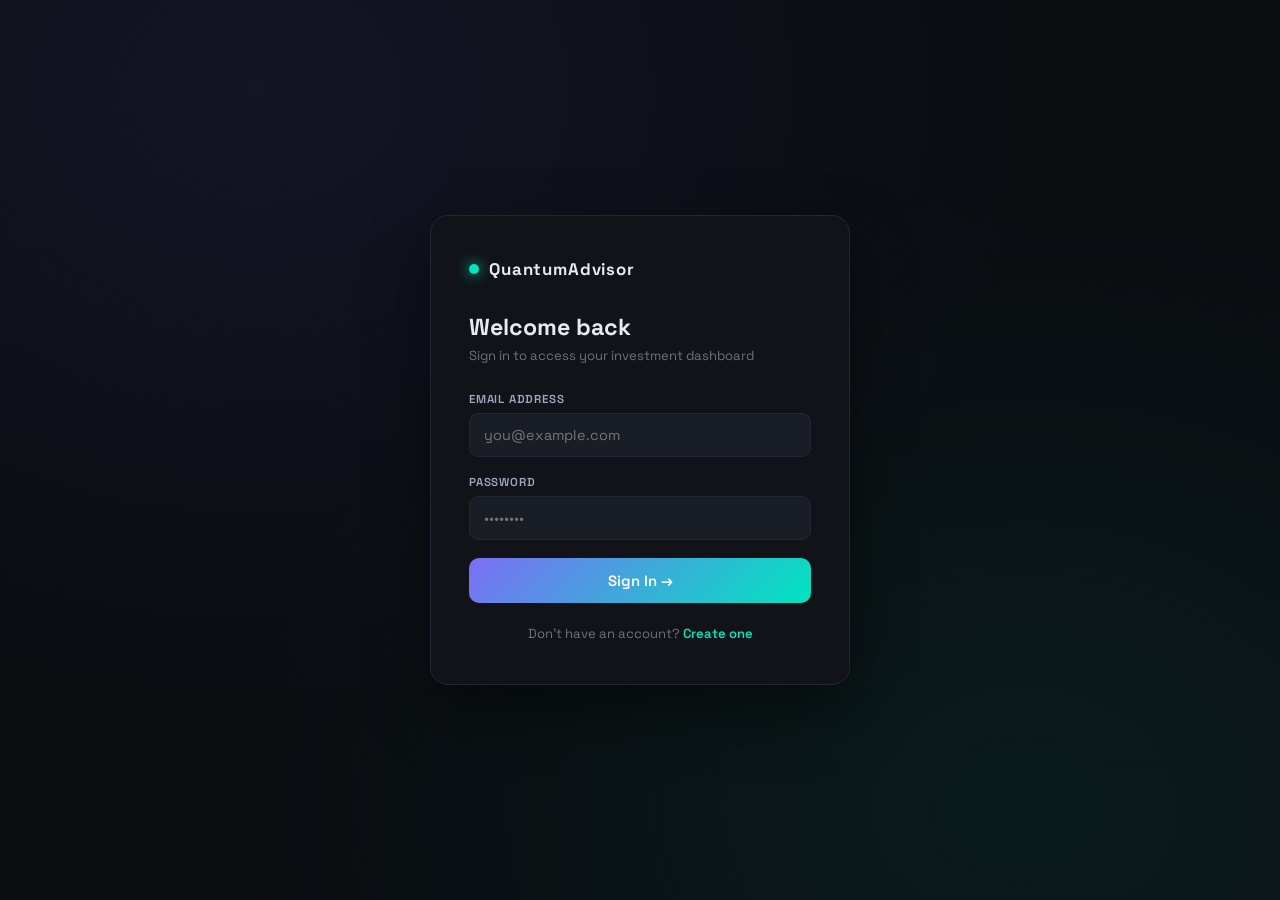
==== frontend/login.html @ 202a7b14 "Initial commit" ====
<!DOCTYPE html>
<html lang="en">
<head>
<meta charset="UTF-8">
<meta name="viewport" content="width=device-width, initial-scale=1.0">
<title>Login — QuantumAdvisor</title>
<link href="https://fonts.googleapis.com/css2?family=Space+Grotesk:wght@300;400;500;600;700&family=JetBrains+Mono:wght@400;600&display=swap" rel="stylesheet">
<style>
  :root {
    --bg:#0a0c10; --surface:#111318; --surface2:#191d26; --border:#232735;
    --accent:#00e5be; --accent2:#7c6ef5; --text:#e8eaf0; --muted:#6b7280;
    --sell:#ff4f6a; --font:'Space Grotesk',sans-serif; --mono:'JetBrains Mono',monospace;
  }
  * { box-sizing:border-box; margin:0; padding:0; }
  body {
    background:var(--bg); color:var(--text); font-family:var(--font); min-height:100vh;
    display:flex; align-items:center; justify-content:center;
    background-image:
      radial-gradient(ellipse at 20% 10%, rgba(124,110,245,.09) 0%, transparent 55%),
      radial-gradient(ellipse at 80% 90%, rgba(0,229,190,.07) 0%, transparent 55%);
  }
  .auth-card {
    width:100%; max-width:420px; background:var(--surface);
    border:1px solid var(--border); border-radius:18px; padding:42px 38px;
    box-shadow:0 24px 64px rgba(0,0,0,.45);
    animation:slideUp .4s ease both;
  }
  @keyframes slideUp { from { opacity:0; transform:translateY(18px); } to { opacity:1; transform:translateY(0); } }
  .brand { display:flex; align-items:center; gap:10px; margin-bottom:32px; }
  .logo-dot { width:10px; height:10px; border-radius:50%; background:var(--accent); box-shadow:0 0 14px var(--accent); flex-shrink:0; }
  .brand-name { font-size:1.05rem; font-weight:700; letter-spacing:.05em; }
  .auth-title { font-size:1.45rem; font-weight:700; margin-bottom:5px; }
  .auth-sub { font-size:.82rem; color:var(--muted); margin-bottom:28px; }
  .field { margin-bottom:18px; }
  .field label { display:block; font-size:.72rem; font-weight:600; color:#a0a8bf; margin-bottom:7px; text-transform:uppercase; letter-spacing:.07em; }
  .field input {
    width:100%; background:var(--surface2); border:1px solid var(--border);
    border-radius:9px; color:var(--text); font-family:var(--font); font-size:.9rem;
    padding:12px 14px; outline:none; transition:border-color .2s;
  }
  .field input:focus { border-color:var(--accent2); }
  .btn {
    width:100%; padding:13px; background:linear-gradient(135deg,var(--accent2),var(--accent));
    border:none; border-radius:10px; color:#fff; font-family:var(--font);
    font-size:.93rem; font-weight:600; cursor:pointer; margin-top:4px;
    transition:opacity .2s, transform .1s; display:flex; align-items:center; justify-content:center; gap:8px;
  }
  .btn:hover { opacity:.88; } .btn:active { transform:scale(.98); } .btn:disabled { opacity:.5; cursor:not-allowed; }
  .switch-link { text-align:center; margin-top:22px; font-size:.82rem; color:var(--muted); }
  .switch-link a { color:var(--accent); text-decoration:none; font-weight:600; }
  .switch-link a:hover { text-decoration:underline; }
  .error-msg {
    background:rgba(255,79,106,.1); border:1px solid rgba(255,79,106,.35);
    border-radius:8px; padding:10px 14px; font-size:.8rem; color:#ff7a90;
    margin-bottom:18px; display:none;
  }
  .spinner { width:18px; height:18px; border:2px solid rgba(255,255,255,.3); border-top-color:#fff; border-radius:50%; animation:spin .7s linear infinite; display:none; }
  @keyframes spin { to { transform:rotate(360deg); } }
</style>
</head>
<body>
<div class="auth-card">
  <div class="brand">
    <div class="logo-dot"></div>
    <span class="brand-name">QuantumAdvisor</span>
  </div>
  <div class="auth-title">Welcome back</div>
  <div class="auth-sub">Sign in to access your investment dashboard</div>

  <div class="error-msg" id="errorMsg"></div>

  <div class="field">
    <label>Email address</label>
    <input type="email" id="email" placeholder="you@example.com" autocomplete="email">
  </div>
  <div class="field">
    <label>Password</label>
    <input type="password" id="password" placeholder="••••••••" autocomplete="current-password">
  </div>

  <button class="btn" id="loginBtn" onclick="doLogin()">
    <div class="spinner" id="spin"></div>
    <span id="btnLabel">Sign In →</span>
  </button>

  <div class="switch-link">Don't have an account? <a href="signup.html">Create one</a></div>
</div>

<script>
  // If already logged in, skip to app
  fetch('/me',{credentials:'include'})
    .then(r=>r.json())
    .then(d=>{ if(d.loggedIn) window.location.href='index.html'; })
    .catch(()=>{});

  document.getElementById('password').addEventListener('keydown', e => {
    if (e.key === 'Enter') doLogin();
  });

  async function doLogin() {
    const email    = document.getElementById('email').value.trim();
    const password = document.getElementById('password').value;
    const errEl    = document.getElementById('errorMsg');
    errEl.style.display = 'none';

    if (!email || !password) {
      showErr('Please enter your email and password.');
      return;
    }

    setLoading(true);
    try {
      const res = await fetch('/login', {
        method:'POST', credentials:'include',
        headers:{'Content-Type':'application/json'},
        body: JSON.stringify({ email, password })
      });
      const data = await res.json();
      if (!res.ok) { showErr(data.error || 'Login failed.'); return; }
      window.location.href = 'index.html';
    } catch(e) {
      showErr('Could not connect to server. Is Flask running?');
    } finally {
      setLoading(false);
    }
  }

  function showErr(msg) {
    const el = document.getElementById('errorMsg');
    el.textContent = msg;
    el.style.display = 'block';
  }

  function setLoading(on) {
    document.getElementById('loginBtn').disabled = on;
    document.getElementById('spin').style.display = on ? 'block' : 'none';
    document.getElementById('btnLabel').textContent = on ? 'Signing in…' : 'Sign In →';
  }
</script>
</body>
</html>
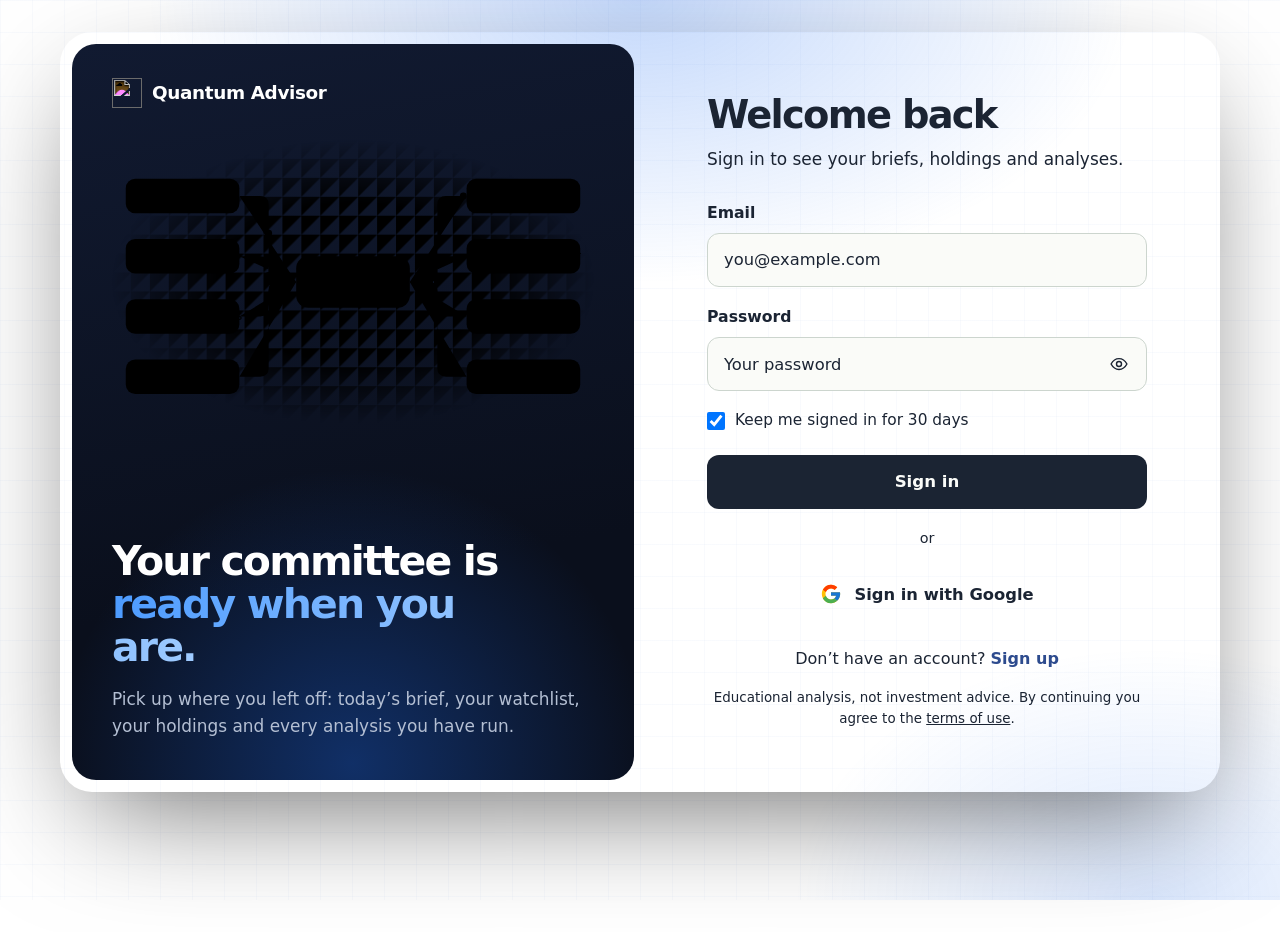
==== commit 06b03c6b: "feat(frontend): sign-in and sign-up with Google, and the terms of use" ====
--- a/frontend/login.html
+++ b/frontend/login.html
@@ -3,139 +3,47 @@
 <head>
 <meta charset="UTF-8">
 <meta name="viewport" content="width=device-width, initial-scale=1.0">
-<title>Login — QuantumAdvisor</title>
-<link href="https://fonts.googleapis.com/css2?family=Space+Grotesk:wght@300;400;500;600;700&family=JetBrains+Mono:wght@400;600&display=swap" rel="stylesheet">
-<style>
-  :root {
-    --bg:#0a0c10; --surface:#111318; --surface2:#191d26; --border:#232735;
-    --accent:#00e5be; --accent2:#7c6ef5; --text:#e8eaf0; --muted:#6b7280;
-    --sell:#ff4f6a; --font:'Space Grotesk',sans-serif; --mono:'JetBrains Mono',monospace;
-  }
-  * { box-sizing:border-box; margin:0; padding:0; }
-  body {
-    background:var(--bg); color:var(--text); font-family:var(--font); min-height:100vh;
-    display:flex; align-items:center; justify-content:center;
-    background-image:
-      radial-gradient(ellipse at 20% 10%, rgba(124,110,245,.09) 0%, transparent 55%),
-      radial-gradient(ellipse at 80% 90%, rgba(0,229,190,.07) 0%, transparent 55%);
-  }
-  .auth-card {
-    width:100%; max-width:420px; background:var(--surface);
-    border:1px solid var(--border); border-radius:18px; padding:42px 38px;
-    box-shadow:0 24px 64px rgba(0,0,0,.45);
-    animation:slideUp .4s ease both;
-  }
-  @keyframes slideUp { from { opacity:0; transform:translateY(18px); } to { opacity:1; transform:translateY(0); } }
-  .brand { display:flex; align-items:center; gap:10px; margin-bottom:32px; }
-  .logo-dot { width:10px; height:10px; border-radius:50%; background:var(--accent); box-shadow:0 0 14px var(--accent); flex-shrink:0; }
-  .brand-name { font-size:1.05rem; font-weight:700; letter-spacing:.05em; }
-  .auth-title { font-size:1.45rem; font-weight:700; margin-bottom:5px; }
-  .auth-sub { font-size:.82rem; color:var(--muted); margin-bottom:28px; }
-  .field { margin-bottom:18px; }
-  .field label { display:block; font-size:.72rem; font-weight:600; color:#a0a8bf; margin-bottom:7px; text-transform:uppercase; letter-spacing:.07em; }
-  .field input {
-    width:100%; background:var(--surface2); border:1px solid var(--border);
-    border-radius:9px; color:var(--text); font-family:var(--font); font-size:.9rem;
-    padding:12px 14px; outline:none; transition:border-color .2s;
-  }
-  .field input:focus { border-color:var(--accent2); }
-  .btn {
-    width:100%; padding:13px; background:linear-gradient(135deg,var(--accent2),var(--accent));
-    border:none; border-radius:10px; color:#fff; font-family:var(--font);
-    font-size:.93rem; font-weight:600; cursor:pointer; margin-top:4px;
-    transition:opacity .2s, transform .1s; display:flex; align-items:center; justify-content:center; gap:8px;
-  }
-  .btn:hover { opacity:.88; } .btn:active { transform:scale(.98); } .btn:disabled { opacity:.5; cursor:not-allowed; }
-  .switch-link { text-align:center; margin-top:22px; font-size:.82rem; color:var(--muted); }
-  .switch-link a { color:var(--accent); text-decoration:none; font-weight:600; }
-  .switch-link a:hover { text-decoration:underline; }
-  .error-msg {
-    background:rgba(255,79,106,.1); border:1px solid rgba(255,79,106,.35);
-    border-radius:8px; padding:10px 14px; font-size:.8rem; color:#ff7a90;
-    margin-bottom:18px; display:none;
-  }
-  .spinner { width:18px; height:18px; border:2px solid rgba(255,255,255,.3); border-top-color:#fff; border-radius:50%; animation:spin .7s linear infinite; display:none; }
-  @keyframes spin { to { transform:rotate(360deg); } }
-</style>
+<title>Sign in | Quantum Advisor</title>
+<link rel="preload" href="fonts/plus-jakarta-sans-latin-wght-normal.woff2" as="font" type="font/woff2" crossorigin>
+<link rel="stylesheet" href="css/app.css">
+<link rel="stylesheet" href="css/system.css">
+<link rel="stylesheet" href="css/auth.css">
+<link rel="icon" href="img/mark.svg" type="image/svg+xml">
 </head>
-<body>
-<div class="auth-card">
-  <div class="brand">
-    <div class="logo-dot"></div>
-    <span class="brand-name">QuantumAdvisor</span>
-  </div>
-  <div class="auth-title">Welcome back</div>
-  <div class="auth-sub">Sign in to access your investment dashboard</div>
+<body data-auth="login" class="auth-page">
+<div class="auth3">
+  <aside class="a-side">
+    <a class="a-brand" href="/"><img src="img/mark.svg" alt="" width="30" height="30"><span>Quantum Advisor</span></a>
+    <div class="a-visual" data-hub></div>
+    <div class="a-pitch">
+      <h1>Your committee is <em>ready when you are.</em></h1>
+      <p>Pick up where you left off: today’s brief, your watchlist, your holdings and every analysis you have run.</p>
+    </div>
+  </aside>
 
-  <div class="error-msg" id="errorMsg"></div>
-
-  <div class="field">
-    <label>Email address</label>
-    <input type="email" id="email" placeholder="you@example.com" autocomplete="email">
-  </div>
-  <div class="field">
-    <label>Password</label>
-    <input type="password" id="password" placeholder="••••••••" autocomplete="current-password">
-  </div>
-
-  <button class="btn" id="loginBtn" onclick="doLogin()">
-    <div class="spinner" id="spin"></div>
-    <span id="btnLabel">Sign In →</span>
-  </button>
-
-  <div class="switch-link">Don't have an account? <a href="signup.html">Create one</a></div>
+  <main class="a-main">
+    <div class="a-form">
+      <h2>Welcome back</h2>
+      <p class="a-lede">Sign in to see your briefs, holdings and analyses.</p>
+      <form id="authForm" novalidate>
+        <p class="form-error" id="formError" role="alert" hidden></p>
+        <div class="field"><label for="email">Email</label><input id="email" type="email" autocomplete="email" placeholder="you@example.com" required></div>
+        <div class="field"><label for="password">Password</label>
+          <div class="pw"><input id="password" type="password" autocomplete="current-password" placeholder="Your password" required>
+          <button type="button" class="pw-toggle" data-reveal="password" aria-pressed="false" aria-label="Show password"><svg viewBox="0 0 24 24" aria-hidden="true"><path d="M2.5 12S6 5.5 12 5.5 21.5 12 21.5 12 18 18.5 12 18.5 2.5 12 2.5 12z"/><circle cx="12" cy="12" r="3"/></svg></button></div>
+          </div>
+        <label class="remember"><input type="checkbox" id="remember" checked> Keep me signed in for 30 days</label>
+        <button class="primary" id="submitBtn" type="submit">Sign in</button>
+      </form>
+      <p class="a-or"><span>or</span></p>
+      <button type="button" class="g-btn2" id="googleBtn"><svg class="g-logo" viewBox="0 0 48 48" aria-hidden="true"><path fill="#FFC107" d="M43.6 20.1H42V20H24v8h11.3C33.7 32.7 29.2 36 24 36c-6.6 0-12-5.4-12-12s5.4-12 12-12c3.1 0 5.8 1.2 7.9 3l5.7-5.7C34 6.1 29.3 4 24 4 12.9 4 4 12.9 4 24s8.9 20 20 20 20-8.9 20-20c0-1.3-.1-2.6-.4-3.9z"/><path fill="#FF3D00" d="m6.3 14.7 6.6 4.8C14.7 15.1 19 12 24 12c3.1 0 5.8 1.2 7.9 3l5.7-5.7C34 6.1 29.3 4 24 4 16.3 4 9.7 8.3 6.3 14.7z"/><path fill="#4CAF50" d="M24 44c5.2 0 9.9-2 13.4-5.2l-6.2-5.2C29.2 35.1 26.7 36 24 36c-5.2 0-9.6-3.3-11.3-8l-6.5 5C9.5 39.6 16.2 44 24 44z"/><path fill="#1976D2" d="M43.6 20.1H42V20H24v8h11.3c-.8 2.2-2.2 4.2-4.1 5.6l6.2 5.2C37 39.2 44 34 44 24c0-1.3-.1-2.6-.4-3.9z"/></svg><span>Sign in with Google</span></button>
+      <p class="g-note" id="googleNote" role="status" hidden></p>
+      <p class="switch">Don’t have an account? <a href="signup.html">Sign up</a></p>
+      <p class="a-fine">Educational analysis, not investment advice. By continuing you agree to the <a href="terms.html">terms of use</a>.</p>
+    </div>
+  </main>
 </div>
-
-<script>
-  // If already logged in, skip to app
-  fetch('/me',{credentials:'include'})
-    .then(r=>r.json())
-    .then(d=>{ if(d.loggedIn) window.location.href='index.html'; })
-    .catch(()=>{});
-
-  document.getElementById('password').addEventListener('keydown', e => {
-    if (e.key === 'Enter') doLogin();
-  });
-
-  async function doLogin() {
-    const email    = document.getElementById('email').value.trim();
-    const password = document.getElementById('password').value;
-    const errEl    = document.getElementById('errorMsg');
-    errEl.style.display = 'none';
-
-    if (!email || !password) {
-      showErr('Please enter your email and password.');
-      return;
-    }
-
-    setLoading(true);
-    try {
-      const res = await fetch('/login', {
-        method:'POST', credentials:'include',
-        headers:{'Content-Type':'application/json'},
-        body: JSON.stringify({ email, password })
-      });
-      const data = await res.json();
-      if (!res.ok) { showErr(data.error || 'Login failed.'); return; }
-      window.location.href = 'index.html';
-    } catch(e) {
-      showErr('Could not connect to server. Is Flask running?');
-    } finally {
-      setLoading(false);
-    }
-  }
-
-  function showErr(msg) {
-    const el = document.getElementById('errorMsg');
-    el.textContent = msg;
-    el.style.display = 'block';
-  }
-
-  function setLoading(on) {
-    document.getElementById('loginBtn').disabled = on;
-    document.getElementById('spin').style.display = on ? 'block' : 'none';
-    document.getElementById('btnLabel').textContent = on ? 'Signing in…' : 'Sign In →';
-  }
-</script>
+<script src="js/hub.js"></script>
+<script src="js/auth.js"></script>
 </body>
-</html>+</html>
--- a/frontend/css/app.css
+++ b/frontend/css/app.css
@@ -0,0 +1,586 @@
+/* Quantum Advisor — "committee room" design system
+   Ledger-paper palette inspired by the Indian khata book. */
+:root {
+  --paper:   #EEF2EE;   /* page */
+  --sheet:   #FAFBF8;   /* surfaces */
+  --ink:     #1B2433;   /* text */
+  --ink-2:   #5A6474;   /* secondary text */
+  --rule:    #CCD5CE;   /* ledger rules, borders */
+  --rule-2:  #E1E7E2;
+  --khata:   #A8322A;   /* brand, SELL, risk, failures */
+  --turmeric:#B7791F;   /* HOLD, re-plans, warnings */
+  --leaf:    #2F6B4F;   /* BUY, success */
+  --indigo:  #2D4B8E;   /* links, active agent */
+  --display: 'Plus Jakarta Sans', 'Segoe UI', system-ui, -apple-system, sans-serif;
+  --body:    'Plus Jakarta Sans', 'Segoe UI', system-ui, -apple-system, sans-serif;
+  --radius:  10px;
+}
+* { box-sizing: border-box; margin: 0; padding: 0; }
+html { font-size: 16px; }
+body {
+  background: var(--paper); color: var(--ink); font-family: var(--body);
+  font-size: 0.95rem; line-height: 1.55; min-height: 100vh;
+  font-feature-settings: "tnum" 1;
+}
+a { color: var(--indigo); }
+:focus-visible { outline: 2px solid var(--indigo); outline-offset: 2px; }
+button { font: inherit; cursor: pointer; }
+.sr-only { position: absolute; width: 1px; height: 1px; overflow: hidden; clip: rect(0 0 0 0); }
+
+/* ---------- top bar ---------- */
+.topbar {
+  display: flex; align-items: center; gap: 28px; padding: 14px 28px;
+  border-bottom: 1px solid var(--rule); background: var(--sheet);
+  position: sticky; top: 0; z-index: 20;
+}
+.brand { display: flex; align-items: center; gap: 10px; text-decoration: none; color: var(--ink); }
+.brand-mark { width: 26px; height: 26px; flex-shrink: 0; }
+.brand-name { font-family: var(--display); font-weight: 700; font-size: 1.15rem; letter-spacing: -0.01em; }
+.tabs { display: flex; gap: 4px; }
+.tab {
+  background: none; border: none; color: var(--ink-2); padding: 8px 14px; border-radius: 8px;
+  font-weight: 600; font-size: 0.9rem;
+}
+.tab:hover { color: var(--ink); background: var(--rule-2); }
+.tab[aria-selected="true"] { color: var(--ink); background: var(--paper); box-shadow: inset 0 -2px 0 var(--khata); }
+.account { margin-left: auto; display: flex; align-items: center; gap: 12px; font-size: 0.85rem; color: var(--ink-2); }
+.link-btn { background: none; border: none; color: var(--indigo); font-weight: 600; font-size: 0.85rem; }
+.link-btn:hover { text-decoration: underline; }
+
+.notice {
+  margin: 16px 28px 0; padding: 10px 14px; border-radius: 8px; font-size: 0.86rem;
+  background: #F6EEDC; border: 1px solid #E3CF9F; color: #6B4A10;
+}
+.notice.error { background: #F7E4E2; border-color: #E2B3AE; color: #7C211B; }
+.notice[hidden] { display: none; }
+
+.page { display: none; padding: 24px 28px 64px; max-width: 1360px; margin: 0 auto; }
+.page.active { display: block; }
+
+/* ---------- analyse page layout ---------- */
+.analyse { display: grid; grid-template-columns: 300px 1fr; gap: 28px; align-items: start; }
+.brief { position: sticky; top: 84px; }
+.brief h1 { font-family: var(--display); font-size: 1.6rem; line-height: 1.15; font-weight: 700; letter-spacing: -0.015em; }
+.brief p.lede { color: var(--ink-2); margin: 6px 0 20px; font-size: 0.9rem; }
+.field { margin-bottom: 14px; }
+.field label { display: block; font-weight: 600; font-size: 0.85rem; margin-bottom: 5px; }
+.field .hint { color: var(--ink-2); font-size: 0.78rem; margin-top: 4px; }
+.field input, .field select, .field textarea {
+  width: 100%; background: var(--sheet); border: 1px solid var(--rule); border-radius: 8px;
+  padding: 9px 11px; color: var(--ink); font: inherit; font-size: 0.92rem;
+}
+.field input:focus, .field select:focus, .field textarea:focus { border-color: var(--indigo); outline: none; box-shadow: 0 0 0 3px rgba(45,75,142,.15); }
+.field input.ticker { font-family: var(--display); font-weight: 700; font-size: 1.15rem; letter-spacing: 0.02em; text-transform: uppercase; }
+.row-2 { display: grid; grid-template-columns: 1fr 1fr; gap: 10px; }
+.primary {
+  width: 100%; border: none; border-radius: 8px; padding: 12px 16px; margin-top: 6px;
+  background: var(--ink); color: var(--sheet); font-weight: 700; font-size: 0.95rem;
+}
+.primary:hover { background: #2A3650; }
+.primary:disabled { opacity: 0.55; cursor: progress; }
+.secondary {
+  border: 1px solid var(--rule); background: var(--sheet); color: var(--ink);
+  border-radius: 8px; padding: 8px 14px; font-weight: 600; font-size: 0.85rem;
+}
+.secondary:hover { border-color: var(--ink-2); }
+
+/* ---------- committee board ---------- */
+.room { background: var(--sheet); border: 1px solid var(--rule); border-radius: var(--radius); }
+.room-head { display: flex; align-items: baseline; gap: 12px; padding: 16px 20px 0; }
+.room-head h2 { font-family: var(--display); font-size: 1.15rem; font-weight: 700; }
+.room-status { color: var(--ink-2); font-size: 0.85rem; }
+.room-body { display: grid; grid-template-columns: minmax(0, 1.4fr) minmax(0, 1fr); gap: 0; }
+.board-wrap { position: relative; padding: 18px 20px 22px; }
+.board {
+  position: relative; display: grid; grid-template-columns: repeat(4, minmax(0, 1fr)); gap: 30px 12px;
+  grid-template-areas:
+    "market  fund    news    docs"
+    "profile planner planner ."
+    "strategy risk portfolio report";
+}
+.links { position: absolute; inset: 0; width: 100%; height: 100%; pointer-events: none; overflow: visible; }
+.links line { stroke: var(--rule); stroke-width: 1.5; }
+.links line.live { stroke: var(--indigo); stroke-width: 2.5; }
+.links line.live.critique { stroke: var(--khata); }
+.links line.live.replan { stroke: var(--turmeric); }
+.links line.trail { stroke: #9FB0A6; stroke-width: 1.25; stroke-dasharray: 3 4; }
+
+.seat {
+  position: relative; z-index: 1; background: var(--sheet); border: 1.5px solid var(--rule);
+  border-radius: 10px; padding: 10px 11px; min-height: 74px; min-width: 0; overflow-wrap: anywhere;
+  transition: border-color .25s, box-shadow .25s;
+}
+.seat .who { font-weight: 700; font-size: 0.86rem; line-height: 1.2; }
+.seat .role { color: var(--ink-2); font-size: 0.74rem; line-height: 1.3; margin-top: 2px; }
+.seat .state { font-size: 0.74rem; margin-top: 6px; color: var(--ink-2); min-height: 1.1em;
+  white-space: nowrap; overflow: hidden; text-overflow: ellipsis; }
+.seat .badge { position: absolute; top: -9px; right: 8px; font-size: 0.66rem; font-weight: 700; padding: 1px 6px;
+  border-radius: 99px; background: var(--turmeric); color: #fff; display: none; }
+.seat.fallback .badge { display: block; }
+.seat.working { border-color: var(--indigo); box-shadow: 0 0 0 4px rgba(45,75,142,.12); }
+.seat.working .state { color: var(--indigo); font-weight: 600; }
+.seat.done { border-color: #9DBBA9; }
+.seat.done .state { color: var(--leaf); }
+.seat.failed { border-color: var(--khata); }
+.seat.failed .state { color: var(--khata); font-weight: 600; }
+.seat.skipped { opacity: 0.45; }
+.seat.planner { grid-area: planner; justify-self: center; width: min(100%, 300px); border-width: 2px; border-color: var(--ink); }
+.seat[data-area="profile"] { grid-area: profile; } .seat[data-area="market"] { grid-area: market; }
+.seat[data-area="fund"] { grid-area: fund; } .seat[data-area="news"] { grid-area: news; }
+.seat[data-area="docs"] { grid-area: docs; }
+.seat[data-area="strategy"] { grid-area: strategy; } .seat[data-area="risk"] { grid-area: risk; }
+.seat[data-area="portfolio"] { grid-area: portfolio; } .seat[data-area="report"] { grid-area: report; }
+
+/* ---------- minutes (transcript) ---------- */
+.minutes { border-left: 1px solid var(--rule); display: flex; flex-direction: column; min-height: 0; }
+.minutes-head { display: flex; align-items: center; justify-content: space-between; padding: 14px 18px 8px; }
+.minutes-head h3 { font-size: 0.92rem; font-weight: 700; }
+.minutes-count { color: var(--ink-2); font-size: 0.8rem; }
+.minutes ol { list-style: none; overflow-y: auto; max-height: 430px; padding: 0 18px 16px; }
+.minutes li { padding: 8px 0; border-top: 1px solid var(--rule-2); font-size: 0.84rem; }
+.minutes li:first-child { border-top: none; }
+.m-route { font-weight: 600; }
+.m-route .arrow { color: var(--ink-2); font-weight: 400; padding: 0 3px; }
+.m-kind { display: inline-block; margin-left: 6px; font-size: 0.72rem; color: var(--ink-2); }
+.m-kind.critique, .m-kind.error { color: var(--khata); font-weight: 600; }
+.m-kind.draft { color: var(--indigo); font-weight: 600; }
+.m-kind.replan, .m-kind.assessment, .m-kind.arbitration { color: var(--turmeric); font-weight: 600; }
+.m-kind.final, .m-kind.decision { color: var(--leaf); font-weight: 600; }
+.m-llm { font-size: 0.7rem; margin-left: 6px; color: var(--ink-2); }
+.m-llm.off { color: var(--turmeric); font-weight: 600; }
+.m-text { color: #333E4F; margin-top: 2px; overflow-wrap: anywhere; }
+.m-fail .m-text { color: var(--khata); }
+.minutes .empty { color: var(--ink-2); padding: 8px 18px 18px; font-size: 0.86rem; }
+
+/* ---------- decision sheet ---------- */
+.sheet {
+  margin-top: 26px; background: var(--sheet); border: 1px solid var(--rule); border-radius: var(--radius);
+  padding: 26px 30px 26px 46px; position: relative;
+}
+.sheet::before { /* red ledger margin */
+  content: ""; position: absolute; top: 0; bottom: 0; left: 26px; width: 5px;
+  border-left: 1.5px solid var(--khata); border-right: 1.5px solid var(--khata); opacity: .75;
+}
+.sheet-top { display: grid; grid-template-columns: minmax(240px, 0.8fr) 1.2fr; gap: 32px; align-items: start; }
+.verdict-line { color: var(--ink-2); font-size: 0.9rem; }
+.verdict { font-family: var(--display); font-weight: 800; font-size: 4.4rem; line-height: 0.95; letter-spacing: -0.03em; margin: 4px 0 8px; }
+.verdict.buy { color: var(--leaf); } .verdict.hold { color: var(--turmeric); } .verdict.sell { color: var(--khata); }
+.verdict-meta { font-size: 0.9rem; }
+.verdict-meta strong { font-weight: 700; }
+.price-big { font-family: var(--display); font-size: 1.6rem; font-weight: 700; margin-top: 14px; }
+.facts { display: grid; grid-template-columns: repeat(3, auto); gap: 4px 22px; margin-top: 14px; font-size: 0.86rem; justify-content: start; }
+.facts dt { color: var(--ink-2); }
+.facts dd { font-weight: 700; }
+.chart svg { width: 100%; height: auto; display: block; }
+.chart .caption { color: var(--ink-2); font-size: 0.78rem; margin-top: 4px; }
+
+.sheet section { border-top: 1px solid var(--rule); margin-top: 26px; padding-top: 18px; }
+.sheet h3 { font-family: var(--display); font-size: 1.1rem; font-weight: 700; margin-bottom: 10px; }
+.sheet p, .sheet li { max-width: 78ch; }
+
+.scale { position: relative; height: 34px; margin: 18px 0 8px; }
+.scale .track { position: absolute; left: 0; right: 0; top: 13px; height: 8px; border-radius: 4px; background: var(--rule-2); }
+.scale .ok { position: absolute; left: 0; top: 13px; height: 8px; border-radius: 4px 0 0 4px; background: #BFD6C8; }
+.scale .mark { position: absolute; top: 4px; width: 3px; height: 26px; background: var(--ink); border-radius: 2px; transform: translateX(-1px); }
+.scale-legend { display: flex; justify-content: space-between; color: var(--ink-2); font-size: 0.78rem; }
+.risk-text { font-size: 0.9rem; }
+.factor-list { margin: 8px 0 0 18px; font-size: 0.88rem; }
+
+.findings { display: grid; grid-template-columns: 150px 1fr; gap: 10px 18px; font-size: 0.9rem; }
+.findings dt { font-weight: 700; }
+.findings dd { color: #333E4F; }
+
+.rounds { list-style: none; }
+.rounds > li { display: grid; grid-template-columns: 34px 1fr; gap: 12px; padding: 12px 0; border-top: 1px dashed var(--rule); }
+.rounds > li:first-child { border-top: none; padding-top: 0; }
+.round-no { font-family: var(--display); font-weight: 800; font-size: 1.3rem; color: var(--ink-2); line-height: 1.2; }
+.turn { font-size: 0.9rem; margin-bottom: 6px; }
+.turn b { font-weight: 700; }
+.verdict-tag { font-weight: 700; padding: 0 6px; border-radius: 4px; }
+.verdict-tag.approve { color: var(--leaf); background: #E3EFE7; }
+.verdict-tag.revise { color: #7A510F; background: #F6EEDC; }
+.verdict-tag.veto { color: var(--khata); background: #F7E4E2; }
+.objection { font-size: 0.85rem; color: var(--ink-2); margin-left: 14px; }
+.objection b { color: var(--ink); }
+.outcome { margin-top: 10px; font-weight: 600; }
+
+.advice-list { margin-left: 18px; font-size: 0.92rem; }
+.report { white-space: pre-wrap; font-size: 0.92rem; line-height: 1.65; max-width: 78ch; }
+.run-foot { margin-top: 26px; padding-top: 14px; border-top: 1px solid var(--rule); color: var(--ink-2); font-size: 0.8rem; display: flex; flex-wrap: wrap; gap: 6px 18px; align-items: center; }
+.run-foot .spacer { flex: 1; }
+.disclaimer { color: var(--ink-2); font-size: 0.78rem; margin-top: 12px; }
+.error-sheet { border-left: 4px solid var(--khata); padding-left: 16px; }
+.error-sheet h3 { color: var(--khata); }
+
+/* ---------- portfolio page ---------- */
+.portfolio-intro { max-width: 760px; }
+.page h1 { font-family: var(--display); font-size: 1.8rem; font-weight: 700; letter-spacing: -0.015em; }
+.page .lede { color: var(--ink-2); margin: 6px 0 18px; }
+.drop {
+  border: 2px dashed var(--rule); border-radius: var(--radius); background: var(--sheet); padding: 28px;
+  display: flex; align-items: center; gap: 18px; flex-wrap: wrap;
+}
+.drop.drag { border-color: var(--indigo); background: #F1F4FB; }
+.drop .file-name { font-weight: 600; }
+.csv-sample { font-size: 0.82rem; color: var(--ink-2); margin-top: 10px; }
+.csv-sample code { background: var(--rule-2); padding: 1px 5px; border-radius: 4px; }
+.port-summary { display: grid; grid-template-columns: repeat(4, minmax(0, 1fr)); gap: 0; margin-top: 4px; }
+.port-summary div { padding: 4px 18px 4px 0; }
+.port-summary dt { color: var(--ink-2); font-size: 0.82rem; }
+.port-summary dd { font-family: var(--display); font-size: 1.45rem; font-weight: 700; }
+.pos { color: var(--leaf); } .neg { color: var(--khata); }
+.alloc { display: flex; height: 14px; border-radius: 7px; overflow: hidden; margin: 10px 0 8px; background: var(--rule-2); }
+.alloc span { display: block; height: 100%; }
+.alloc-legend { display: flex; flex-wrap: wrap; gap: 6px 16px; font-size: 0.82rem; }
+.alloc-legend i { display: inline-block; width: 10px; height: 10px; border-radius: 2px; margin-right: 5px; vertical-align: -1px; }
+.table-wrap { overflow-x: auto; }
+table.holdings { width: 100%; border-collapse: collapse; font-size: 0.86rem; }
+.holdings th { text-align: right; font-weight: 600; color: var(--ink-2); padding: 8px 10px; border-bottom: 1.5px solid var(--rule); white-space: nowrap; }
+.holdings td { text-align: right; padding: 8px 10px; border-bottom: 1px solid var(--rule-2); white-space: nowrap; }
+.holdings th:first-child, .holdings td:first-child, .holdings td.left, .holdings th.left { text-align: left; }
+.holdings td.tk { font-weight: 700; }
+.src { font-size: 0.75rem; color: var(--ink-2); }
+.src.bad { color: var(--khata); font-weight: 600; }
+.call { font-weight: 700; font-size: 0.78rem; padding: 1px 7px; border-radius: 4px; }
+.call.ADD { color: var(--leaf); background: #E3EFE7; } .call.HOLD { color: #7A510F; background: #F6EEDC; }
+.call.TRIM { color: var(--khata); background: #F7E4E2; } .call.REVIEW { color: var(--indigo); background: #E6EBF6; }
+
+/* ---------- history ---------- */
+table.history { width: 100%; border-collapse: collapse; font-size: 0.9rem; background: var(--sheet); border: 1px solid var(--rule); border-radius: var(--radius); }
+.history th, .history td { text-align: left; padding: 10px 14px; border-bottom: 1px solid var(--rule-2); }
+.history th { color: var(--ink-2); font-weight: 600; }
+.rec { font-weight: 700; } .rec.BUY { color: var(--leaf); } .rec.HOLD { color: var(--turmeric); } .rec.SELL { color: var(--khata); }
+.empty-note { color: var(--ink-2); padding: 18px 0; }
+
+/* ---------- motion & responsive ---------- */
+@media (prefers-reduced-motion: reduce) { * { transition: none !important; animation: none !important; } }
+@media (max-width: 1240px) {
+  .room-body { grid-template-columns: 1fr; }
+  .minutes { border-left: none; border-top: 1px solid var(--rule); }
+  .sheet-top { grid-template-columns: 1fr; }
+}
+@media (max-width: 860px) {
+  .topbar { flex-wrap: wrap; gap: 10px 18px; padding: 12px 16px; }
+  .account { margin-left: 0; width: 100%; }
+  .page { padding: 16px 16px 48px; }
+  .notice { margin: 12px 16px 0; }
+  .analyse { grid-template-columns: 1fr; }
+  .brief { position: static; }
+  .board { grid-template-columns: repeat(2, 1fr); gap: 12px;
+    grid-template-areas: "planner planner" "profile market" "fund news" "docs ." "strategy risk" "portfolio report"; }
+  .links { display: none; }
+  .sheet { padding: 20px 18px 20px 34px; }
+  .sheet::before { left: 14px; }
+  .verdict { font-size: 3.2rem; }
+  .findings { grid-template-columns: 1fr; gap: 2px; }
+  .findings dd { margin-bottom: 10px; }
+  .port-summary { grid-template-columns: repeat(2, 1fr); gap: 10px 0; }
+}
+
+/* ---------- print (Download PDF) ---------- */
+@media print {
+  .topbar, .brief, .room, .notice, .no-print { display: none !important; }
+  body { background: #fff; }
+  .page { padding: 0; }
+  .analyse { display: block; }
+  .sheet { border: none; margin: 0; }
+}
+
+/* ---------- sign-in pages ---------- */
+.auth { min-height: 100vh; display: grid; grid-template-columns: 1fr minmax(320px, 440px); }
+.auth-aside { padding: 56px; display: flex; flex-direction: column; justify-content: space-between; border-right: 1px solid var(--rule); }
+.auth-aside h1 { font-family: var(--display); font-size: clamp(2rem, 4vw, 3.2rem); line-height: 1.05; letter-spacing: -0.02em; max-width: 14ch; }
+.auth-aside p { color: var(--ink-2); max-width: 46ch; margin-top: 14px; }
+.auth-seats { display: flex; flex-wrap: wrap; gap: 8px; max-width: 520px; }
+.auth-seats span { border: 1.5px solid var(--rule); background: var(--sheet); border-radius: 8px; padding: 6px 10px; font-size: 0.82rem; font-weight: 600; }
+.auth-seats span.chair { border-color: var(--ink); }
+.auth-form { background: var(--sheet); padding: 56px 44px; display: flex; flex-direction: column; justify-content: center; }
+.auth-form h2 { font-family: var(--display); font-size: 1.6rem; margin-bottom: 4px; }
+.auth-form .lede { color: var(--ink-2); margin-bottom: 22px; font-size: 0.9rem; }
+.auth-form .switch { margin-top: 18px; font-size: 0.88rem; color: var(--ink-2); }
+.form-error { background: #F7E4E2; border: 1px solid #E2B3AE; color: #7C211B; border-radius: 8px; padding: 9px 12px; font-size: 0.85rem; margin-bottom: 14px; }
+.form-error[hidden] { display: none; }
+@media (max-width: 860px) {
+  .auth { grid-template-columns: 1fr; }
+  .auth-aside { padding: 28px 20px; border-right: none; border-bottom: 1px solid var(--rule); gap: 18px; }
+  .auth-form { padding: 28px 20px 40px; }
+}
+
+/* ---------- account page & app footer ---------- */
+.account-grid { display: grid; grid-template-columns: minmax(0, 1fr) minmax(0, 0.8fr); gap: 28px; align-items: start; max-width: 980px; }
+.panel { background: var(--sheet); border: 1px solid var(--rule); border-radius: var(--radius); padding: 22px 24px; }
+.panel h2 { font-family: var(--display); font-size: 1.2rem; margin-bottom: 4px; }
+.panel .lede { margin: 0 0 16px; font-size: 0.88rem; }
+.form-ok { background: #E3EFE7; border: 1px solid #B9D3C3; color: #24543D; border-radius: 8px; padding: 9px 12px; font-size: 0.85rem; margin-bottom: 14px; }
+.form-ok[hidden] { display: none; }
+.check { display: flex; gap: 8px; align-items: center; font-size: 0.85rem; margin: 4px 0 6px; color: var(--ink-2); }
+.app-foot { max-width: 1360px; margin: 0 auto; padding: 0 28px 28px; color: var(--ink-2); font-size: 0.78rem; }
+@media (max-width: 860px) { .account-grid { grid-template-columns: 1fr; } .app-foot { padding: 0 16px 24px; } }
+
+/* ---------- company document picker and findings ---------- */
+.doc-pick { display: flex; align-items: center; gap: 10px; flex-wrap: wrap; }
+.doc-name { font-size: 0.85rem; color: var(--ink-2); overflow-wrap: anywhere; }
+.doc-name.set { color: var(--ink); font-weight: 600; }
+button.small { padding: 6px 12px; font-size: 0.85rem; }
+.link-btn { background: none; border: 0; padding: 0; color: var(--indigo); text-decoration: underline; cursor: pointer; font-size: 0.85rem; }
+.doc-figs { display: grid; grid-template-columns: repeat(auto-fit, minmax(130px, 1fr)); gap: 12px 18px; margin: 10px 0 6px; }
+.doc-figs div span { display: block; font-size: 0.78rem; color: var(--ink-2); }
+.doc-figs div b { font-size: 1rem; }
+.doc-note { font-size: 0.85rem; color: var(--ink-2); }
+.conflict { border-left: 3px solid var(--turmeric); padding: 8px 12px; margin: 10px 0; background: rgba(183,121,31,.07); font-size: 0.9rem; }
+.conflict.flag { border-left-color: var(--khata); background: rgba(168,50,42,.06); }
+
+/* =====================================================================
+   Product layer: progress, charts, tiles, portfolio visuals
+   ===================================================================== */
+.chips { display: flex; flex-wrap: wrap; gap: 6px; margin-top: 8px; }
+.chip { border: 1px solid var(--rule); background: var(--sheet); color: var(--ink); border-radius: 999px;
+        padding: 3px 11px; font-size: 0.8rem; font-weight: 600; letter-spacing: .02em; }
+.chip:hover { border-color: var(--indigo); color: var(--indigo); }
+
+.timer { margin-left: auto; font-variant-numeric: tabular-nums; font-size: 0.85rem; color: var(--ink-2);
+         border: 1px solid var(--rule); border-radius: 6px; padding: 1px 8px; }
+.stages { list-style: none; display: grid; grid-template-columns: repeat(6, minmax(0, 1fr)); gap: 6px;
+          padding: 12px 20px 2px; counter-reset: s; }
+.stages li { display: flex; align-items: center; gap: 7px; font-size: 0.8rem; color: var(--ink-2);
+             padding-top: 7px; border-top: 3px solid var(--rule-2); transition: border-color .3s, color .3s; }
+.stages li span { display: inline-grid; place-items: center; width: 20px; height: 20px; border-radius: 50%;
+                  background: var(--rule-2); font-size: 0.7rem; font-weight: 700; color: var(--ink-2); flex: none; }
+.stages li.now { color: var(--indigo); font-weight: 700; border-top-color: var(--indigo); }
+.stages li.now span { background: var(--indigo); color: #fff; animation: pulse 1.4s ease-in-out infinite; }
+.stages li.done { color: var(--ink); border-top-color: var(--leaf); }
+.stages li.done span { background: var(--leaf); color: #fff; }
+.stages li.failed { color: var(--khata); border-top-color: var(--khata); font-weight: 700; }
+.stages li.failed span { background: var(--khata); color: #fff; }
+@keyframes pulse { 50% { box-shadow: 0 0 0 5px rgba(45,75,142,.15); } }
+@media (prefers-reduced-motion: reduce) { .stages li.now span { animation: none; } }
+
+/* tiles */
+.tiles { display: grid; grid-template-columns: repeat(auto-fit, minmax(128px, 1fr)); gap: 10px; margin-top: 10px; }
+.tiles.compact { grid-template-columns: repeat(auto-fit, minmax(140px, 1fr)); margin-top: 14px; }
+.tile { background: #fff; border: 1px solid var(--rule-2); border-radius: 8px; padding: 10px 12px 11px; min-width: 0; }
+.tile dt { color: var(--ink-2); font-size: 0.78rem; }
+.tile dd { font-family: var(--display); font-size: 1.35rem; font-weight: 700; line-height: 1.2; margin-top: 2px; overflow-wrap: anywhere; }
+.tile .tile-sub { color: var(--ink-2); font-size: 0.78rem; margin-top: 3px; line-height: 1.35; }
+.tiles.port .tile dd { font-size: 1.25rem; }
+.grade { font-weight: 700; }
+.grade.good { color: #1F5A3F; } .grade.mid { color: #7A5310; } .grade.bad { color: #8A2C25; } .grade.na { color: var(--ink-2); }
+.pos { color: #1F5A3F; } .neg { color: #8A2C25; }
+
+/* RSI meter */
+.meter { position: relative; height: 8px; border-radius: 4px; background: var(--rule-2); margin-top: 8px; }
+.meter .zone { position: absolute; top: 0; bottom: 0; }
+.meter .zone.low { left: 0; width: 30%; background: rgba(42,120,214,.18); border-radius: 4px 0 0 4px; }
+.meter .zone.high { right: 0; width: 30%; background: rgba(208,59,59,.18); border-radius: 0 4px 4px 0; }
+.meter .pin { position: absolute; top: -4px; width: 4px; height: 16px; margin-left: -2px; border-radius: 2px; background: var(--ink); }
+.meter-scale { display: flex; justify-content: space-between; font-size: 0.68rem; color: var(--ink-2); margin-top: 2px; }
+.meter-scale span:nth-child(2) { margin-left: 22%; } .meter-scale span:nth-child(3) { margin-right: 22%; }
+
+/* price chart controls */
+.chart-controls { display: flex; flex-wrap: wrap; align-items: center; gap: 8px 14px; margin-bottom: 6px; }
+.seg { display: inline-flex; border: 1px solid var(--rule); border-radius: 7px; overflow: hidden; }
+.seg button { border: 0; background: var(--sheet); padding: 3px 11px; font-size: 0.8rem; font-weight: 600; color: var(--ink-2); }
+.seg button + button { border-left: 1px solid var(--rule); }
+.seg button[aria-pressed="true"] { background: var(--ink); color: #fff; }
+.key { display: inline-flex; align-items: center; gap: 6px; font-size: 0.8rem; color: var(--ink-2); cursor: pointer; }
+.key i { display: inline-block; width: 14px; height: 2px; border-radius: 1px; }
+.key input { accent-color: var(--indigo); }
+.pchart svg, .vchart svg { width: 100%; height: auto; display: block; touch-action: pan-y; }
+.pchart svg:focus-visible { outline-offset: 4px; }
+.chart-caption { margin-top: 6px; font-size: 0.78rem; color: var(--ink-2); }
+
+/* shared tooltip */
+.chart-tip { position: fixed; z-index: 50; pointer-events: none; background: #fff; border: 1px solid var(--rule);
+             border-radius: 8px; box-shadow: 0 6px 20px rgba(27,36,51,.14); padding: 8px 10px; font-size: 0.8rem; min-width: 150px; }
+.chart-tip .tip-title { color: var(--ink-2); font-size: 0.74rem; margin-bottom: 4px; }
+.chart-tip .tip-row { display: flex; align-items: center; gap: 7px; line-height: 1.5; }
+.chart-tip .tip-row i { width: 12px; height: 2px; border-radius: 1px; flex: none; }
+.chart-tip .tip-row b { font-variant-numeric: tabular-nums; }
+.chart-tip .tip-row span { color: var(--ink-2); }
+
+/* horizontal bars */
+.two-col { display: grid; grid-template-columns: minmax(0, 1fr) minmax(0, 1fr); gap: 18px 32px; margin-top: 14px; }
+.two-col h4 { font-size: 0.85rem; font-weight: 700; margin-bottom: 8px; }
+.two-col.charts section { margin-top: 0; }
+.hbars { display: grid; gap: 4px; }
+.hbar-row { display: grid; grid-template-columns: 128px minmax(0, 1fr) 40px; align-items: center; gap: 8px; font-size: 0.82rem;
+            padding: 2px 0; border-radius: 4px; }
+.hbar-row:hover, .hbar-row:focus { background: var(--rule-2); outline: none; }
+.hbar-label { color: var(--ink); overflow: hidden; text-overflow: ellipsis; white-space: nowrap; }
+.hbar-track { height: 14px; }
+.hbar-fill { display: block; height: 100%; border-radius: 0 4px 4px 0; min-width: 2px; }
+.hbar-value { font-variant-numeric: tabular-nums; color: var(--ink-2); text-align: right; }
+
+/* diverging bars */
+.dbars { display: grid; gap: 3px; }
+.dbar-row { display: grid; grid-template-columns: 92px minmax(0, 1fr) 56px; align-items: center; gap: 8px; font-size: 0.82rem; padding: 2px 0; border-radius: 4px; }
+.dbar-row:hover, .dbar-row:focus { background: var(--rule-2); outline: none; }
+.dbar-label { font-weight: 600; }
+.dbar-track { position: relative; height: 14px; }
+.dbar-zero { position: absolute; left: 50%; top: -3px; bottom: -3px; width: 1px; background: var(--rule); }
+.dbar-fill { position: absolute; top: 0; bottom: 0; min-width: 2px; }
+.dbar-fill[style*="left:50%"] { border-radius: 0 4px 4px 0; }
+.dbar-fill[style*="right:50%"] { border-radius: 4px 0 0 4px; }
+.dbar-value { font-variant-numeric: tabular-nums; text-align: right; color: var(--ink-2); }
+.dbar-axis { display: grid; grid-template-columns: 92px 1fr 1fr 1fr 56px; font-size: 0.7rem; color: var(--ink-2); margin-top: 4px; }
+.dbar-axis span:nth-child(1) { grid-column: 2; } .dbar-axis span:nth-child(2) { text-align: center; } .dbar-axis span:nth-child(3) { text-align: right; }
+
+/* allocation with surface gaps */
+.alloc { gap: 2px; background: transparent; height: 16px; border-radius: 4px; }
+.alloc span { border-radius: 3px; min-width: 3px; cursor: default; }
+.alloc span:hover, .alloc span:focus { opacity: .8; outline: none; }
+.alloc-list { list-style: none; display: grid; gap: 4px; margin-top: 10px; font-size: 0.84rem; }
+.alloc-list li { display: grid; grid-template-columns: 12px 1fr auto; gap: 8px; align-items: center; }
+.alloc-list i { width: 10px; height: 10px; border-radius: 2px; }
+.alloc-list b { font-variant-numeric: tabular-nums; }
+
+/* news */
+.split { display: flex; gap: 2px; height: 14px; margin-top: 10px; }
+.split-seg { border-radius: 3px; }
+.split-seg.pos, .split-legend i.pos { background: #2a78d6; }
+.split-seg.neu, .split-legend i.neu { background: #B9C3CF; }
+.split-seg.neg, .split-legend i.neg { background: #d03b3b; }
+.split-legend { display: flex; flex-wrap: wrap; gap: 4px 16px; font-size: 0.8rem; margin-top: 6px; color: var(--ink-2); }
+.split-legend i { display: inline-block; width: 10px; height: 10px; border-radius: 2px; margin-right: 5px; vertical-align: -1px; }
+.headlines { list-style: none; margin-top: 12px; display: grid; gap: 6px; font-size: 0.86rem; }
+.headlines li { padding-bottom: 6px; border-bottom: 1px dashed var(--rule-2); }
+.htag { display: inline-block; font-size: 0.68rem; font-weight: 700; text-transform: uppercase; letter-spacing: .03em;
+        border-radius: 4px; padding: 0 6px; margin-right: 4px; border: 1px solid; vertical-align: 1px; }
+.htag.positive { color: #1C5195; border-color: #9EC5F4; background: #EEF5FD; }
+.htag.negative { color: #8A2C25; border-color: #EDB4B0; background: #FCF1F0; }
+.htag.neutral { color: var(--ink-2); border-color: var(--rule); background: #fff; }
+.htag.material { color: #7A5310; border-color: #E8CF9E; background: #FBF4E6; }
+.section-note { color: var(--ink-2); font-size: 0.86rem; margin-top: 10px; }
+.last-run { margin-top: 12px; font-size: 0.84rem; background: #fff; border: 1px solid var(--rule-2); border-left: 3px solid var(--indigo);
+            border-radius: 6px; padding: 7px 10px; }
+
+/* portfolio */
+.sample-row { margin-top: 10px; display: flex; flex-wrap: wrap; align-items: center; gap: 8px 12px; font-size: 0.9rem; }
+.call-counts { display: flex; flex-wrap: wrap; align-items: center; gap: 8px; margin-top: 12px; font-size: 0.85rem; font-weight: 700; }
+.call-counts .sep { width: 1px; height: 14px; background: var(--rule); margin: 0 6px; }
+.holdings td.why { white-space: normal; min-width: 220px; }
+.spark { display: block; }
+.loading-sheet p { color: var(--ink-2); }
+.bar-loader { height: 4px; background: var(--rule-2); border-radius: 2px; overflow: hidden; margin-top: 12px; }
+.bar-loader span { display: block; height: 100%; width: 30%; background: var(--indigo); border-radius: 2px; animation: slide 1.3s ease-in-out infinite; }
+@keyframes slide { from { transform: translateX(-100%); } to { transform: translateX(340%); } }
+#riskMapHost svg .pt { cursor: default; outline: none; }
+#riskMapHost svg .pt:focus circle:nth-child(2), #riskMapHost svg .pt:hover circle:nth-child(2) { r: 8; }
+
+@media (max-width: 760px) {
+  .stages { grid-template-columns: repeat(3, minmax(0, 1fr)); }
+  .two-col { grid-template-columns: 1fr; }
+  .hbar-row { grid-template-columns: 104px minmax(0, 1fr) 36px; }
+  .dbar-row { grid-template-columns: 80px minmax(0, 1fr) 52px; }
+  .dbar-axis { grid-template-columns: 80px 1fr 1fr 1fr 52px; }
+  .tiles { grid-template-columns: repeat(2, minmax(0, 1fr)); }
+}
+@media print { .chart-controls, .chart-tip, .stages, .timer, .chips { display: none !important; } }
+
+.headline-box { align-self: center; }
+.headline { font-family: var(--display); font-size: 1.3rem; font-weight: 700; line-height: 1.3; }
+.first-advice { margin-top: 8px; color: #333E4F; }
+.price-panel { margin-top: 20px; padding-top: 16px; border-top: 1px solid var(--rule-2); }
+@media (max-width: 760px) { .headline { font-size: 1.1rem; } }
+
+.scale-legend { gap: 10px; }
+.scale-legend span:nth-child(2) { text-align: center; }
+.tile dd { overflow-wrap: normal; word-break: normal; hyphens: none; }
+@media (max-width: 760px) {
+  .tabs { overflow-x: auto; flex-wrap: nowrap; scrollbar-width: none; max-width: 100%; }
+  .tabs::-webkit-scrollbar { display: none; }
+  .tab { white-space: nowrap; flex: none; }
+  .tile dd, .tiles.port .tile dd { font-size: 1.08rem; }
+  .scale-legend { flex-wrap: wrap; font-size: 0.72rem; }
+  .scale-legend span:nth-child(2) { order: 3; flex-basis: 100%; text-align: left; }
+  .verdict { font-size: 3.4rem; }
+}
+
+/* ---------- saved profile on the analysis form ---------- */
+.you-card { display: flex; flex-direction: column; gap: 8px;
+  background: var(--sheet); border: 1px solid var(--rule); border-left: 3px solid var(--leaf);
+  border-radius: 8px; padding: 10px 12px; margin-bottom: 14px; }
+.you-card[hidden], #profileFields[hidden], .you-intro[hidden] { display: none; }
+.you-label { font-size: 0.78rem; color: var(--ink-2); font-weight: 600; }
+.you-line { font-size: 0.88rem; line-height: 1.45; margin-top: 2px; }
+.you-goal { font-size: 0.82rem; color: var(--ink-2); margin-top: 3px; }
+.you-card .link-btn { flex-shrink: 0; padding-top: 2px; }
+.you-intro { font-size: 0.84rem; color: var(--ink-2); margin: 0 0 12px; }
+
+/* ---------- investor profile form (welcome step and Account) ---------- */
+.pf fieldset { border: 0; border-top: 1px solid var(--rule-2); padding: 16px 0 6px; margin: 0; }
+.pf fieldset:first-of-type { border-top: 0; padding-top: 4px; }
+.pf legend { font-family: var(--display); font-weight: 700; font-size: 1.02rem; padding: 0; margin-bottom: 8px; }
+.pf legend .hint, .pf .label + .hint { font-family: var(--body); font-weight: 400; }
+.pf .hint { color: var(--ink-2); font-size: 0.8rem; margin-bottom: 10px; }
+.pf .label { display: block; font-weight: 600; font-size: 0.85rem; margin-bottom: 6px; }
+.choice-row, .avoid-row { display: flex; flex-wrap: wrap; gap: 8px; }
+.choice { position: relative; cursor: pointer; }
+.choice input { position: absolute; opacity: 0; inset: 0; cursor: pointer; }
+.choice span { display: inline-block; border: 1.5px solid var(--rule); background: #fff; border-radius: 8px;
+  padding: 7px 12px; font-size: 0.86rem; font-weight: 600; color: var(--ink); }
+.choice input:checked + span { border-color: var(--ink); background: var(--ink); color: var(--sheet); }
+.choice input:focus-visible + span { outline: 2px solid var(--indigo); outline-offset: 2px; }
+.avoid-row .choice input:checked + span { background: #FCF1F0; color: #8A2C25; border-color: #D9958F; }
+.goal-row { display: grid; grid-template-columns: minmax(0, 2fr) minmax(0, 1.2fr) minmax(0, 0.8fr) auto; gap: 10px; align-items: end; }
+.goal-row .field { margin-bottom: 10px; }
+.goal-remove { background: none; border: 0; color: var(--ink-2); font-size: 0.8rem; padding: 10px 4px; margin-bottom: 10px; }
+.goal-remove:hover { color: var(--khata); }
+.pf-actions { display: flex; align-items: center; gap: 18px; margin-top: 14px; }
+.pf-actions .primary { width: auto; margin: 0; padding: 11px 22px; }
+.pf input[aria-invalid="true"] { border-color: var(--khata); }
+.you-links { display: flex; flex-wrap: wrap; gap: 6px 16px; }
+[data-add-goal] { margin: 2px 0 10px; }
+.account-grid:has(#accountProfile) { grid-template-columns: minmax(0, 1.5fr) minmax(0, 0.8fr); max-width: 1120px; }
+.welcome { max-width: 760px; margin: 0 auto; padding: 36px 20px 64px; }
+.welcome-step { color: var(--khata); font-weight: 700; font-size: 0.85rem; }
+.welcome h1 { font-family: var(--display); font-size: clamp(1.7rem, 3.4vw, 2.3rem); letter-spacing: -0.02em; line-height: 1.1; margin-top: 4px; }
+.welcome .lede { color: var(--ink-2); margin: 10px 0 22px; max-width: 62ch; }
+.welcome-form { padding: 22px 26px; }
+@media (max-width: 640px) {
+  .goal-row { grid-template-columns: minmax(0, 1fr) minmax(0, 1fr); }
+  .goal-row .field:first-child { grid-column: 1 / -1; }
+  .welcome-form { padding: 18px 16px; }
+}
+@media (max-width: 860px) { .account-grid:has(#accountProfile) { grid-template-columns: minmax(0, 1fr); } }
+@media (max-width: 640px) {
+  .pf .row-2 { grid-template-columns: minmax(0, 1fr); gap: 0; }
+  .goal-remove { grid-column: 1 / -1; justify-self: start; padding: 0 0 6px; }
+}
+
+/* ---------- follow-up questions in the debate ---------- */
+.followups { margin-top: 14px; border-left: 3px solid var(--indigo); padding: 4px 0 4px 14px; }
+.followups h4 { font-size: 0.9rem; margin-bottom: 6px; }
+.followups ul { list-style: none; display: grid; gap: 10px; }
+.followups p { font-size: 0.88rem; }
+.fu-answer { color: #2C3646; margin-top: 2px; padding-left: 12px; border-left: 1px dashed var(--rule); }
+.m-kind.followup, .m-kind.answer { color: var(--indigo); font-weight: 700; }
+
+/* scorecard */
+.scorecard { display: grid; grid-template-columns: minmax(0, 1.6fr) minmax(220px, 1fr); gap: 14px; margin-top: 10px; }
+.sc-rows { list-style: none; background: #fff; border: 1px solid var(--rule-2); border-radius: 8px; padding: 6px 14px; }
+.sc-rows li { display: grid; grid-template-columns: 118px auto 48px minmax(0, 1fr); align-items: center; gap: 12px; padding: 9px 0; border-bottom: 1px solid var(--rule-2); }
+.sc-rows li:last-child { border-bottom: 0; }
+.sc-name { font-weight: 600; font-size: 0.9rem; }
+.sc-bar { display: inline-flex; gap: 3px; }
+.sc-bar i { width: 9px; height: 16px; border-radius: 2px; background: #E4E8E5; }
+.sc-bar.good i.f { background: #2E7D57; } .sc-bar.mid i.f { background: #C08A1E; } .sc-bar.bad i.f { background: #B5463C; }
+.sc-num { font-family: var(--display); font-size: 1.05rem; text-align: right; }
+.sc-num small { color: var(--ink-2); font-weight: 500; font-size: 0.72rem; }
+.sc-why { color: var(--ink-2); font-size: 0.82rem; line-height: 1.35; }
+.sc-side { background: #fff; border: 1px solid var(--rule-2); border-radius: 8px; padding: 12px 14px; }
+.sc-entry { display: flex; justify-content: space-between; align-items: baseline; font-size: 0.9rem; font-weight: 600; }
+.sc-entry b { font-size: 1.1rem; }
+.sc-entry-why { color: var(--ink-2); font-size: 0.82rem; margin-top: 4px; line-height: 1.4; }
+.sc-flags-h { font-weight: 600; font-size: 0.9rem; margin-top: 14px; padding-top: 12px; border-top: 1px solid var(--rule-2); }
+.sc-flags { list-style: none; display: flex; flex-wrap: wrap; gap: 6px; margin-top: 8px; }
+.sc-flags li { background: #FCF1F0; color: #8A2C25; border: 1px solid #F0D3CF; border-radius: 999px; padding: 3px 10px; font-size: 0.8rem; }
+@media (max-width: 760px) {
+  .scorecard { grid-template-columns: minmax(0, 1fr); }
+  .sc-rows li { grid-template-columns: minmax(0, 1fr) 44px; row-gap: 4px; }
+  .sc-bar { grid-column: 1 / -1; grid-row: 2; }
+  .sc-why { grid-column: 1 / -1; }
+}
+.verdict-action { font-size: 0.98rem; font-weight: 600; line-height: 1.4; max-width: 34ch; margin-bottom: 6px; }
+.verdict-call { color: var(--ink-2); font-size: 0.84rem; margin-bottom: 4px; }
+.verdict-call b { color: var(--ink); }
--- a/frontend/css/auth.css
+++ b/frontend/css/auth.css
@@ -0,0 +1,68 @@
+/* Sign-in and sign-up: one centred card on the dark canvas, the committee on the left, the form on the right. */
+.auth-page { min-height: 100vh; background: var(--night); position: relative; overflow-x: hidden; }
+.auth-page::before { content: ""; position: fixed; inset: 0; pointer-events: none;
+  background:
+    radial-gradient(55% 45% at 50% 0%, rgba(29, 108, 242, .26), transparent 70%),
+    radial-gradient(40% 40% at 90% 100%, rgba(29, 108, 242, .16), transparent 70%),
+    linear-gradient(rgba(130, 160, 220, .05) 1px, transparent 1px) 0 0 / 32px 32px,
+    linear-gradient(90deg, rgba(130, 160, 220, .05) 1px, transparent 1px) 0 0 / 32px 32px; }
+.auth3 { position: relative; z-index: 1; width: min(1160px, calc(100% - 48px)); min-height: min(760px, calc(100vh - 64px)); margin: 32px auto;
+  display: grid; grid-template-columns: minmax(0, 1fr) minmax(0, 1fr); gap: 12px; padding: 12px;
+  background: var(--surface); border-radius: 32px; box-shadow: 0 40px 120px -30px rgba(0, 0, 0, .6); }
+
+/* the left panel */
+.a-side { position: relative; overflow: hidden; border-radius: 24px; background: linear-gradient(170deg, #111A31 0%, #0A0F1C 70%);
+  color: #E7ECF5; padding: 34px 40px 40px; display: flex; flex-direction: column; gap: 22px; isolation: isolate; }
+.a-side::after { content: ""; position: absolute; left: 50%; bottom: -55%; width: 150%; aspect-ratio: 1; transform: translateX(-50%); z-index: -1;
+  border-radius: 50%; background: radial-gradient(closest-side, rgba(29, 108, 242, .35), rgba(29, 108, 242, 0) 70%); }
+.a-brand { display: inline-flex; align-items: center; gap: 10px; color: #fff; text-decoration: none; font-weight: 700; font-size: 1.15rem; letter-spacing: -0.02em; }
+.a-brand img { filter: invert(1) brightness(1.7); }
+.a-visual { margin-top: 10px; }
+.a-pitch { margin-top: auto; }
+.a-pitch h1 { font-weight: 700; font-size: clamp(2.1rem, 3.2vw, 2.9rem); line-height: 1.06; letter-spacing: -0.045em; color: #fff; max-width: 15ch; }
+.a-pitch h1 em { font-style: normal; background: linear-gradient(92deg, #4C9BFF, #9FCBFF); -webkit-background-clip: text; background-clip: text; color: transparent; }
+.a-pitch p { color: #B4BFD3; margin-top: 16px; max-width: 44ch; font-size: 1.06rem; line-height: 1.6; }
+
+/* the form */
+.a-main { display: grid; place-items: center; padding: 40px 36px; }
+.a-form { width: min(100%, 440px); }
+.a-form h2 { font-weight: 800; font-size: clamp(2rem, 3vw, 2.5rem); letter-spacing: -0.045em; line-height: 1.1; }
+.a-lede { color: var(--ink-1); margin: 10px 0 28px; font-size: 1.06rem; }
+.a-form .field { margin-bottom: 18px; }
+.a-form label { display: block; font-weight: 600; font-size: 0.98rem; margin-bottom: 8px; color: var(--ink-0); }
+.a-form .field input { width: 100%; height: 54px; padding: 0 16px; font-size: 1.02rem; color: var(--ink-0); border-radius: 12px; }
+.a-form .field input::placeholder { color: var(--ink-3); }
+.pw { position: relative; }
+.pw input { padding-right: 54px !important; }
+.pw-toggle { position: absolute; right: 8px; top: 50%; transform: translateY(-50%); width: 40px; height: 40px; display: grid; place-items: center;
+  background: none; border: 0; border-radius: 10px; color: var(--ink-1); }
+.pw-toggle svg { width: 20px; height: 20px; fill: none; stroke: currentColor; stroke-width: 1.7; stroke-linecap: round; stroke-linejoin: round; }
+.pw-toggle[aria-pressed="true"] svg { stroke: var(--blue); }
+.pw-toggle:hover { background: var(--canvas); color: var(--ink-0); }
+.a-form .hint { color: var(--ink-3); font-size: 0.86rem; margin-top: 6px; }
+.remember { display: flex !important; align-items: center; gap: 10px; font-weight: 500 !important; font-size: 0.96rem !important; color: var(--ink-1) !important; margin: 4px 0 22px !important; cursor: pointer; }
+.remember input { width: 18px; height: 18px; accent-color: var(--blue); }
+.a-form .primary { width: 100%; height: 54px; font-size: 1.04rem; border-radius: 12px; margin: 0; }
+.a-or { display: flex; align-items: center; gap: 14px; color: var(--ink-3); font-size: 0.9rem; margin: 18px 0; }
+.a-or::before, .a-or::after { content: ""; flex: 1; height: 1px; background: var(--line); }
+.g-btn2 { width: 100%; height: 54px; display: inline-flex; align-items: center; justify-content: center; gap: 12px;
+  background: var(--surface); border: 1px solid var(--line); border-radius: 12px; font-weight: 600; font-size: 1.02rem; color: var(--ink-0);
+  box-shadow: var(--shadow-1); transition: border-color .2s, background-color .2s; }
+.g-btn2:hover { border-color: #B9C4D6; background: #FAFBFD; }
+.g-btn2:disabled { opacity: .6; cursor: progress; }
+.g-logo { width: 22px; height: 22px; }
+.g-note { margin-top: 10px; font-size: 0.9rem; color: var(--amber-ink); background: var(--amber-wash); border-radius: 10px; padding: 10px 12px; }
+.a-form .switch { margin-top: 26px; font-size: 1rem; color: var(--ink-1); text-align: center; }
+.a-form .switch a { font-weight: 700; text-decoration: none; }
+.a-fine { margin-top: 16px; font-size: 0.84rem; color: var(--ink-3); text-align: center; }
+.a-fine a { color: var(--ink-1); }
+
+@media (max-width: 960px) {
+  .auth3 { grid-template-columns: minmax(0, 1fr); width: min(560px, calc(100% - 24px)); margin: 12px auto; min-height: 0; border-radius: 26px; padding: 8px; }
+  .a-side { padding: 22px 22px 26px; border-radius: 20px; gap: 14px; }
+  .a-visual { display: none; }
+  .a-pitch { margin-top: 18px; }
+  .a-pitch h1 { font-size: 1.85rem; }
+  .a-pitch p { font-size: 0.98rem; }
+  .a-main { padding: 26px 16px 28px; }
+}
